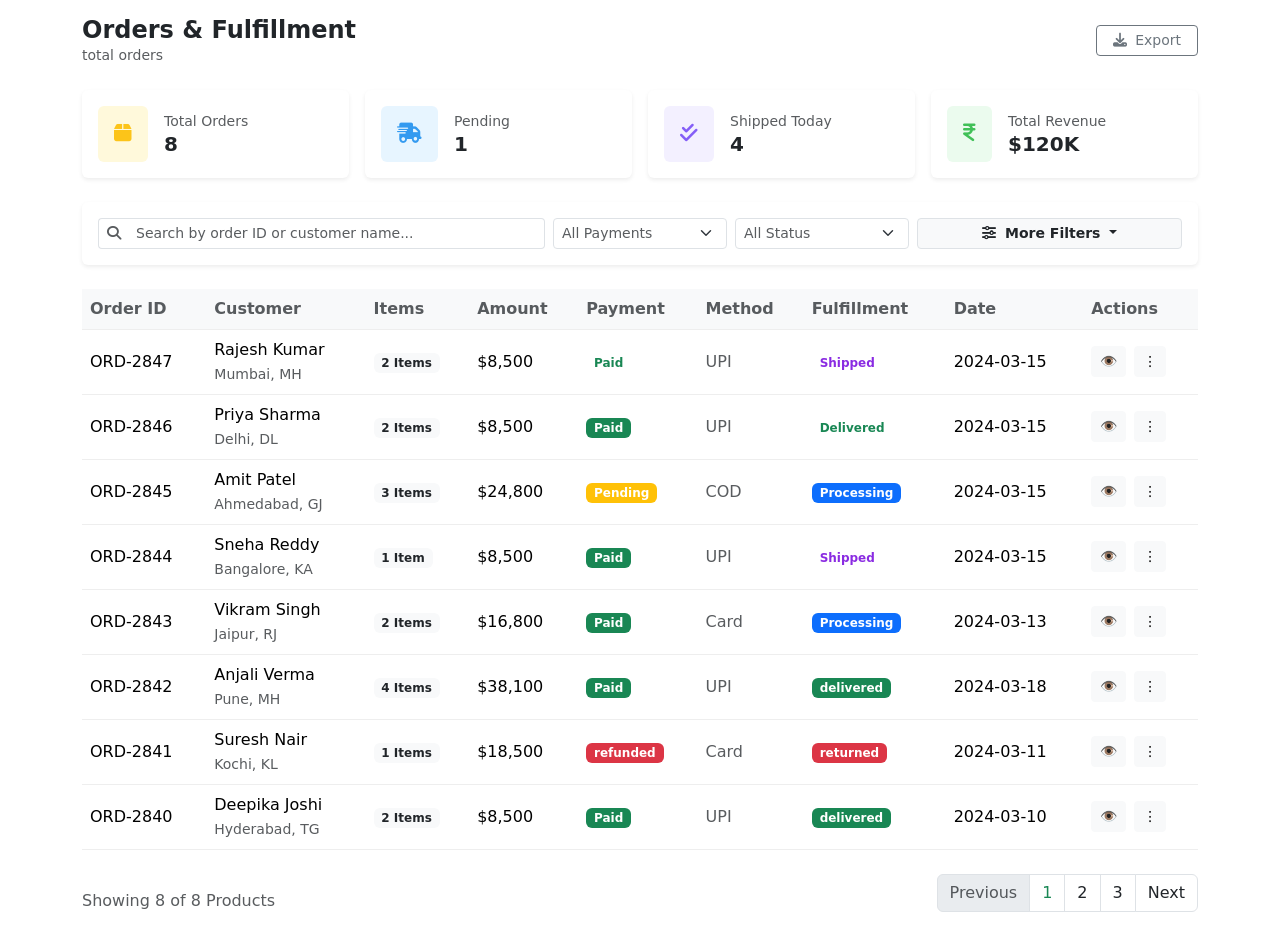
==== order.html @ 861f644e "initial commit" ====
<!doctype html>
<html lang="en">
  <head>
    <meta charset="UTF-8" />
    <link rel="stylesheet" href="CSS/style.css" />
    <link rel="stylesheet" href="CSS/all.min.css" />
    <link rel="stylesheet" href="CSS/normalize.css" />
    <link rel="preconnect" href="https://fonts.gstatic.com" />
    <link
      rel="stylesheet"
      href="CSS/https://cdnjs.cloudflare.com/ajax/libs/font-awesome/6.5.0/css/all.min.css"
    />
    <link
      href="https://fonts.googleapis.com/css2?family=Open+Sans:wght@400;700&#038;display=swap"
      rel="stylesheet"
    />
    <link rel="stylesheet" href="CSS/bootstrap.min.css" />
    <link rel="stylesheet" href="CSS/bootstrap.min.css.map" />
    <meta name="viewport" content="width=device-width, initial-scale=1.0" />
    <title>Product</title>
  </head>
  <body>
    <div class="container mt-3">
      <!-- Row 1: Header -->
      <div class="row align-items-center mb-4">
        <div class="col">
          <h4 class="fw-bold mb-0">Orders & Fulfillment</h4>
          <p class="text-muted small mb-0">total orders</p>
        </div>
        <div class="col-auto">
          <button class="btn btn-outline-secondary btn-sm px-3">
            <i class="fa-solid fa-download me-1"></i> Export
          </button>
        </div>
      </div>

      <!-- Row 2: Statistics Cards -->
      <div class="row g-3 mb-4">
        <!-- Total Orders -->
        <div class="col-md-3">
          <div
            class="card border-0 shadow-sm p-3 d-flex flex-row align-items-center gap-3"
          >
            <div
              class="p-3 rounded"
              style="background-color: #fff9db; color: #fcc419"
            >
              <i class="fa-solid fa-box fa-lg"></i>
            </div>
            <div>
              <p class="text-muted small mb-0">Total Orders</p>
              <h5 class="fw-bold mb-0">8</h5>
            </div>
          </div>
        </div>
        <!-- Pending -->
        <div class="col-md-3">
          <div
            class="card border-0 shadow-sm p-3 d-flex flex-row align-items-center gap-3"
          >
            <div
              class="p-3 rounded"
              style="background-color: #e7f5ff; color: #339af0"
            >
              <i class="fa-solid fa-truck-fast fa-lg"></i>
            </div>
            <div>
              <p class="text-muted small mb-0">Pending</p>
              <h5 class="fw-bold mb-0">1</h5>
            </div>
          </div>
        </div>
        <!-- Shipped Today -->
        <div class="col-md-3">
          <div
            class="card border-0 shadow-sm p-3 d-flex flex-row align-items-center gap-3"
          >
            <div
              class="p-3 rounded"
              style="background-color: #f3f0ff; color: #845ef7"
            >
              <i class="fa-solid fa-check-double fa-lg"></i>
            </div>
            <div>
              <p class="text-muted small mb-0">Shipped Today</p>
              <h5 class="fw-bold mb-0">4</h5>
            </div>
          </div>
        </div>
        <!-- Total Revenue -->
        <div class="col-md-3">
          <div
            class="card border-0 shadow-sm p-3 d-flex flex-row align-items-center gap-3"
          >
            <div
              class="p-3 rounded"
              style="background-color: #ebfbee; color: #40c057"
            >
              <i class="fa-solid fa-indian-rupee-sign fa-lg"></i>
            </div>
            <div>
              <p class="text-muted small mb-0">Total Revenue</p>
              <h5 class="fw-bold mb-0">$120K</h5>
            </div>
          </div>
        </div>
      </div>
      <!-- Row 3: Search & Filters Bar -->
      <div class="card border-0 shadow-sm p-3 mb-4">
        <div class="row g-2 align-items-center">
          <div class="col-md-5">
            <div class="input-group input-group-sm">
              <span class="input-group-text bg-white border-end-0 text-muted">
                <i class="fa-solid fa-magnifying-glass"></i>
              </span>
              <input
                type="text"
                id="searchInput"
                class="form-control border-start-0"
                placeholder="Search by order ID or customer name..."
              />
            </div>
          </div>
          <div class="col-md-2">
            <select class="form-select form-select-sm text-muted">
              <option selected>All Payments</option>
              <option>Paid</option>
              <option>Pending</option>
              <option>Refunded</option>
            </select>
          </div>
          <div class="col-md-2">
            <select class="form-select form-select-sm text-muted">
              <option selected>All Status</option>
              <option>Shipped</option>
              <option>Delivered</option>
              <option>Returned</option>
              <option>Processing</option>
            </select>
          </div>
          <div class="col-md-3">
            <div class="dropdown">
              <button
                class="btn btn-sm btn-light border w-100 text-dark fw-semibold dropdown-toggle"
                type="button"
                id="orderFiltersDropdown"
                data-bs-toggle="dropdown"
                data-bs-auto-close="outside"
              >
                <i class="fa-solid fa-sliders me-1"></i> More Filters
              </button>

              <div
                class="dropdown-menu p-3 shadow-lg border-0"
                style="min-width: 280px"
              >
                <div class="mb-3">
                  <label class="form-label small fw-bold">Payment Method</label>
                  <select class="form-select form-select-sm">
                    <option selected>All Methods</option>
                    <option>Cash on Delivery</option>
                    <option>Credit Card</option>
                    <option>InstaPay</option>
                  </select>
                </div>

                <div class="mb-3">
                  <label class="form-label small fw-bold"
                    >Order Value (EGP)</label
                  >
                  <div class="d-flex gap-2">
                    <input
                      type="number"
                      class="form-control form-control-sm"
                      placeholder="Min"
                    />
                    <input
                      type="number"
                      class="form-control form-control-sm"
                      placeholder="Max"
                    />
                  </div>
                </div>

                <button
                  class="btn btn-sm btn-primary w-100 fw-bold"
                  type="button"
                >
                  Apply Filters
                </button>
                <button
                  class="btn btn-sm btn-link w-100 text-decoration-none text-muted small mt-1"
                  type="reset"
                >
                  Reset All
                </button>
              </div>
            </div>
          </div>
        </div>
      </div>
    </div>

    <!-- table  -->

    <div class="container mt-4">
      <table class="table align-middle">
        <thead class="table-light">
          <tr>
            <th class="text-muted">Order ID</th>
            <th class="text-muted">Customer</th>
            <th class="text-muted">Items</th>
            <th class="text-muted">Amount</th>
            <th class="text-muted">Payment</th>
            <th class="text-muted">Method</th>
            <th class="text-muted">Fulfillment</th>
            <th class="text-muted">Date</th>
            <th class="text-muted">Actions</th>
          </tr>
        </thead>

        <tbody>
          <tr>
            <td>ORD-2847</td>

            <td>
              <div>
                <div>Rajesh Kumar</div>
                <small class="text-muted">Mumbai, MH</small>
              </div>
            </td>

            <td><span class="badge text-dark bg-light">2 Items</span></td>

            <td>$8,500</td>

            <td><span class="badge text-success">Paid</span></td>

            <td class="text-muted">UPI</td>

            <td><span class="badge shipped">Shipped</span></td>

            <td>2024-03-15</td>

            <td>
              <div class="d-flex align-items-center gap-2">
                <button class="btn btn-sm btn-light">👁</button>
                <button class="btn btn-sm btn-light">⋮</button>
              </div>
            </td>
          </tr>

          <tr>
            <td>ORD-2846</td>

            <td>
              <div>
                <div>Priya Sharma</div>
                <small class="text-muted">Delhi, DL</small>
              </div>
            </td>

            <td><span class="badge text-dark bg-light">2 Items</span></td>

            <td>$8,500</td>

            <td><span class="badge bg-success">Paid</span></td>

            <td class="text-muted">UPI</td>

            <td><span class="badge text-success">Delivered</span></td>

            <td>2024-03-15</td>

            <td>
              <div class="d-flex align-items-center gap-2">
                <button class="btn btn-sm btn-light">👁</button>
                <button class="btn btn-sm btn-light">⋮</button>
              </div>
            </td>
          </tr>

          <tr>
            <td>ORD-2845</td>

            <td>
              <div>
                <div>Amit Patel</div>
                <small class="text-muted">Ahmedabad, GJ</small>
              </div>
            </td>

            <td><span class="badge text-dark bg-light">3 Items</span></td>

            <td>$24,800</td>

            <td><span class="badge bg-warning">Pending</span></td>

            <td class="text-muted">COD</td>

            <td><span class="badge bg-primary">Processing</span></td>

            <td>2024-03-15</td>

            <td>
              <div class="d-flex align-items-center gap-2">
                <button class="btn btn-sm btn-light">👁</button>
                <button class="btn btn-sm btn-light">⋮</button>
              </div>
            </td>
          </tr>

          <tr>
            <td>ORD-2844</td>

            <td>
              <div>
                <div>Sneha Reddy</div>
                <small class="text-muted">Bangalore, KA</small>
              </div>
            </td>

            <td><span class="badge text-dark bg-light">1 Item</span></td>

            <td>$8,500</td>

            <td><span class="badge bg-success">Paid</span></td>

            <td class="text-muted">UPI</td>

            <td><span class="badge shipped">Shipped</span></td>

            <td>2024-03-15</td>

            <td>
              <div class="d-flex align-items-center gap-2">
                <button class="btn btn-sm btn-light">👁</button>
                <button class="btn btn-sm btn-light">⋮</button>
              </div>
            </td>
          </tr>

          <tr>
            <td>ORD-2843</td>

            <td>
              <div>
                <div>Vikram Singh</div>
                <small class="text-muted">Jaipur, RJ</small>
              </div>
            </td>

            <td><span class="badge text-dark bg-light">2 Items</span></td>

            <td>$16,800</td>

            <td><span class="badge bg-success">Paid</span></td>

            <td class="text-muted">Card</td>

            <td><span class="badge bg-primary">Processing</span></td>

            <td>2024-03-13</td>

            <td>
              <div class="d-flex align-items-center gap-2">
                <button class="btn btn-sm btn-light">👁</button>
                <button class="btn btn-sm btn-light">⋮</button>
              </div>
            </td>
          </tr>

          <tr>
            <td>ORD-2842</td>

            <td>
              <div>
                <div>Anjali Verma</div>
                <small class="text-muted">Pune, MH</small>
              </div>
            </td>

            <td><span class="badge text-dark bg-light">4 Items</span></td>

            <td>$38,100</td>

            <td><span class="badge bg-success">Paid</span></td>

            <td class="text-muted">UPI</td>

            <td><span class="badge bg-success">delivered</span></td>

            <td>2024-03-18</td>

            <td>
              <div class="d-flex align-items-center gap-2">
                <button class="btn btn-sm btn-light">👁</button>
                <button class="btn btn-sm btn-light">⋮</button>
              </div>
            </td>
          </tr>

          <tr>
            <td>ORD-2841</td>

            <td>
              <div>
                <div>Suresh Nair</div>
                <small class="text-muted">Kochi, KL</small>
              </div>
            </td>

            <td><span class="badge text-dark bg-light">1 Items</span></td>

            <td>$18,500</td>

            <td><span class="badge bg-danger">refunded</span></td>

            <td class="text-muted">Card</td>

            <td><span class="badge bg-danger">returned</span></td>

            <td>2024-03-11</td>

            <td>
              <div class="d-flex align-items-center gap-2">
                <button class="btn btn-sm btn-light">👁</button>
                <button class="btn btn-sm btn-light">⋮</button>
              </div>
            </td>
          </tr>

          <tr>
            <td>ORD-2840</td>

            <td>
              <div>
                <div>Deepika Joshi</div>
                <small class="text-muted">Hyderabad, TG</small>
              </div>
            </td>

            <td><span class="badge text-dark bg-light">2 Items</span></td>

            <td>$8,500</td>

            <td><span class="badge bg-success">Paid</span></td>

            <td class="text-muted">UPI</td>

            <td><span class="badge bg-success">delivered</span></td>

            <td>2024-03-10</td>

            <td>
              <div class="d-flex align-items-center gap-2">
                <button class="btn btn-sm btn-light">👁</button>
                <button class="btn btn-sm btn-light">⋮</button>
              </div>
            </td>
          </tr>
        </tbody>
      </table>

      <div class="d-flex justify-content-between align-items-center mt-4 mb-3">
        <div class="text-muted" id="showInfo"></div>

        <nav aria-label="Page navigation example">
          <ul class="pagination justify-content-end">
            <li class="page-item disabled">
              <a class="page-link">Previous</a>
            </li>
            <li class="page-item">
              <a class="page-link text-success" href="#">1</a>
            </li>
            <li class="page-item">
              <a class="page-link text-dark num" href="#">2</a>
            </li>
            <li class="page-item">
              <a class="page-link text-dark num" href="#">3</a>
            </li>
            <li class="page-item">
              <a class="page-link text-dark next" href="#">Next</a>
            </li>
          </ul>
        </nav>
      </div>
    </div>

    <script src="script.js"></script>
  </body>
</html>
---- CSS/style.css ----
table td {
  vertical-align: middle;
}

.badge {
  font-weight: 500;
  padding: 6px 10px;
  border-radius: 8px;
}

table tr {
  border-bottom: 1px solid #eee;
}

ul li .next:hover{
  background-color: aqua;
}
ul li .num:hover{
  background-color: aqua;
}

.container tr td .shipped{
  color: blueviolet;
}
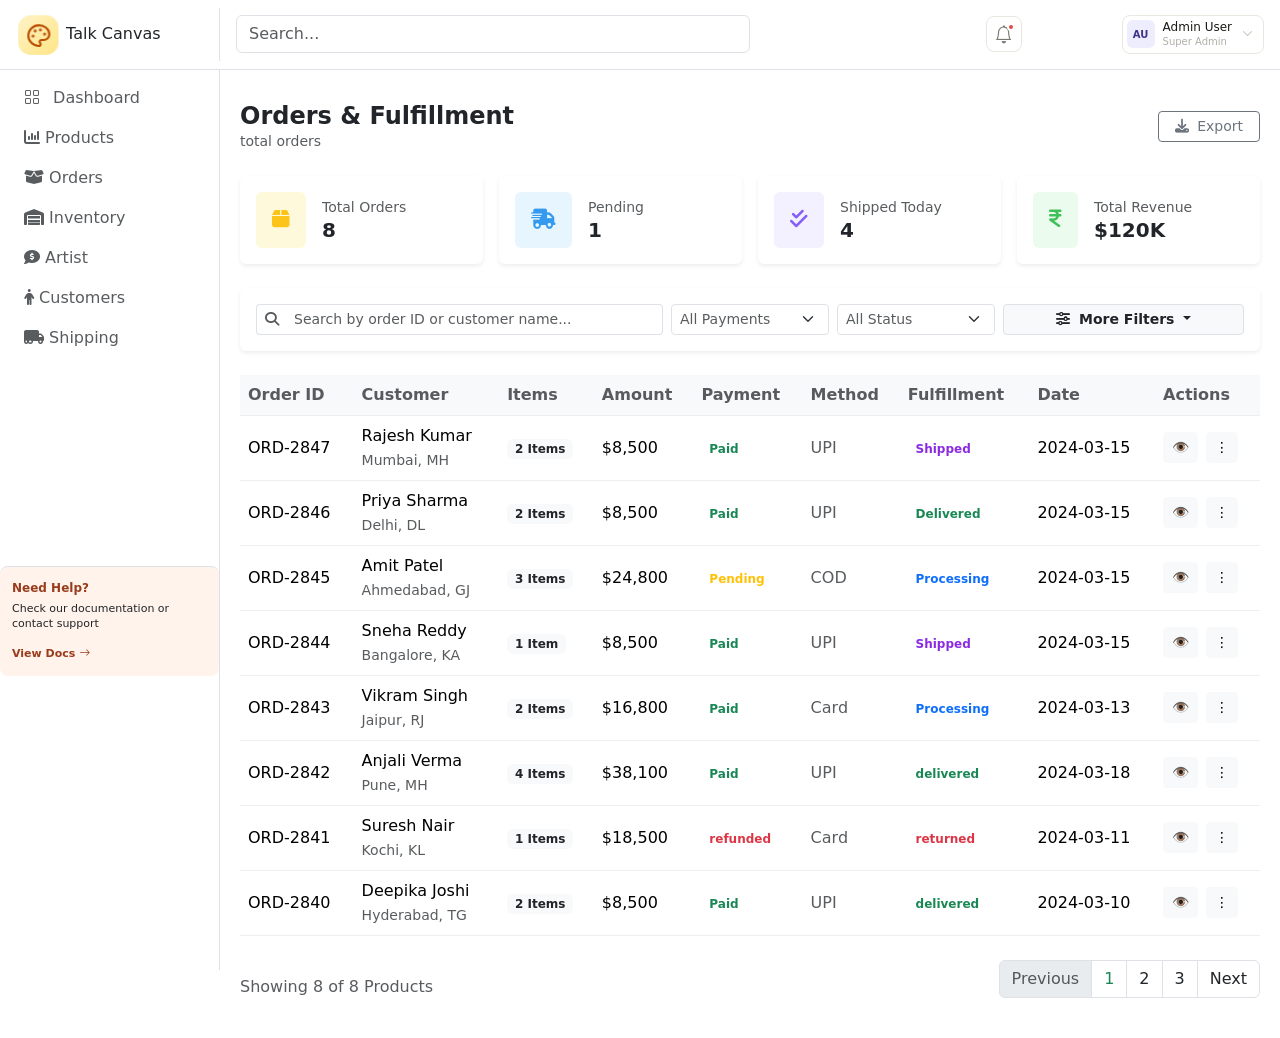
==== commit e4791d9f: "Merge pull request #2 from omarmonir/Islam Products&Orders" ====
--- a/order.html
+++ b/order.html
@@ -14,478 +14,588 @@
       href="https://fonts.googleapis.com/css2?family=Open+Sans:wght@400;700&#038;display=swap"
       rel="stylesheet"
     />
+    <link
+      href="https://cdn.jsdelivr.net/npm/bootstrap@5.3.3/dist/css/bootstrap.min.css"
+      rel="stylesheet"
+    />
+    <link
+      href="https://cdn.jsdelivr.net/npm/bootstrap-icons@1.11.3/font/bootstrap-icons.min.css"
+      rel="stylesheet"
+    />
     <link rel="stylesheet" href="CSS/bootstrap.min.css" />
     <link rel="stylesheet" href="CSS/bootstrap.min.css.map" />
     <meta name="viewport" content="width=device-width, initial-scale=1.0" />
     <title>Product</title>
   </head>
-  <body>
-    <div class="container mt-3">
-      <!-- Row 1: Header -->
-      <div class="row align-items-center mb-4">
-        <div class="col">
-          <h4 class="fw-bold mb-0">Orders & Fulfillment</h4>
-          <p class="text-muted small mb-0">total orders</p>
-        </div>
-        <div class="col-auto">
-          <button class="btn btn-outline-secondary btn-sm px-3">
-            <i class="fa-solid fa-download me-1"></i> Export
-          </button>
+  <body >
+
+    <!-- Navbar -->
+    <nav
+      class="navbar bg-white border-bottom px-0 sticky-top"
+      style="height: 70px"
+    >
+      <!-- Brand slot — same width as sidebar -->
+      <div
+        class="border-end h-100 d-flex align-items-center px-3"
+        style="width: 220px"
+      >
+        <div class="">
+          <img src="Screenshot (80)(1).png" alt="" />
+          Talk Canvas
         </div>
       </div>
 
-      <!-- Row 2: Statistics Cards -->
-      <div class="row g-3 mb-4">
-        <!-- Total Orders -->
-        <div class="col-md-3">
-          <div
-            class="card border-0 shadow-sm p-3 d-flex flex-row align-items-center gap-3"
-          >
-            <div
-              class="p-3 rounded"
-              style="background-color: #fff9db; color: #fcc419"
-            >
-              <i class="fa-solid fa-box fa-lg"></i>
-            </div>
+      <!-- Rest of navbar -->
+      <div
+        class="d-flex align-items-center justify-content-between flex-grow-1 px-3"
+      >
+        <input
+          type="text"
+          class="form-control"
+          style="width: 50%"
+          placeholder="Search..."
+        />
+        <div class="nav-right">
+          <div class="icon-btn" title="Notifications">
+            <i class="bi bi-bell"></i>
+            <span class="notif-badge"></span>
+          </div>
+
+          <div class="user-chip" id="userChip">
+            <div class="user-avatar">AU</div>
             <div>
-              <p class="text-muted small mb-0">Total Orders</p>
-              <h5 class="fw-bold mb-0">8</h5>
-            </div>
-          </div>
-        </div>
-        <!-- Pending -->
-        <div class="col-md-3">
-          <div
-            class="card border-0 shadow-sm p-3 d-flex flex-row align-items-center gap-3"
-          >
-            <div
-              class="p-3 rounded"
-              style="background-color: #e7f5ff; color: #339af0"
-            >
-              <i class="fa-solid fa-truck-fast fa-lg"></i>
-            </div>
-            <div>
-              <p class="text-muted small mb-0">Pending</p>
-              <h5 class="fw-bold mb-0">1</h5>
-            </div>
-          </div>
-        </div>
-        <!-- Shipped Today -->
-        <div class="col-md-3">
-          <div
-            class="card border-0 shadow-sm p-3 d-flex flex-row align-items-center gap-3"
-          >
-            <div
-              class="p-3 rounded"
-              style="background-color: #f3f0ff; color: #845ef7"
-            >
-              <i class="fa-solid fa-check-double fa-lg"></i>
-            </div>
-            <div>
-              <p class="text-muted small mb-0">Shipped Today</p>
-              <h5 class="fw-bold mb-0">4</h5>
-            </div>
-          </div>
-        </div>
-        <!-- Total Revenue -->
-        <div class="col-md-3">
-          <div
-            class="card border-0 shadow-sm p-3 d-flex flex-row align-items-center gap-3"
-          >
-            <div
-              class="p-3 rounded"
-              style="background-color: #ebfbee; color: #40c057"
-            >
-              <i class="fa-solid fa-indian-rupee-sign fa-lg"></i>
-            </div>
-            <div>
-              <p class="text-muted small mb-0">Total Revenue</p>
-              <h5 class="fw-bold mb-0">$120K</h5>
-            </div>
+              <div class="uname">Admin User</div>
+              <div class="urole">Super Admin</div>
+            </div>
+            <i class="bi bi-chevron-down"></i>
           </div>
         </div>
       </div>
-      <!-- Row 3: Search & Filters Bar -->
-      <div class="card border-0 shadow-sm p-3 mb-4">
-        <div class="row g-2 align-items-center">
-          <div class="col-md-5">
-            <div class="input-group input-group-sm">
-              <span class="input-group-text bg-white border-end-0 text-muted">
-                <i class="fa-solid fa-magnifying-glass"></i>
-              </span>
-              <input
-                type="text"
-                id="searchInput"
-                class="form-control border-start-0"
-                placeholder="Search by order ID or customer name..."
-              />
+    </nav>
+
+    <div class="d-flex">
+
+      <!-- Sidebar -->
+      <div
+        class="bg-white border-end"
+        style="
+          width: 220px;
+          height: 100vh;
+          position: fixed;
+          top: 70px;
+          overflow-y: auto;
+        "
+      >
+        <nav class="nav flex-column p-2" id="sidev">
+          <a href="#" class="nav-link text-muted"  >
+            <i class="bi bi-grid me-2"></i> Dashboard
+          </a>
+          <a href="index.html" class="nav-link text-muted"  >
+            <i class="fa-solid fa-chart-column"></i> Products
+          </a>
+          <a href="order.html" class="nav-link text-muted" >
+            <i class="fa-solid fa-box-open"></i> Orders
+          </a>
+          <a href="#" class="nav-link text-muted"  >
+            <i class="fa-solid fa-warehouse"></i> Inventory
+          </a>
+          <a href="#" class="nav-link text-muted"  >
+            <i class="fa-solid fa-comment-dollar"></i> Artist
+          </a>
+          <a href="#" class="nav-link text-muted"  >
+            <i class="fa-solid fa-person"></i> Customers
+          </a>
+          <a href="#" class="nav-link text-muted"  >
+            <i class="fa-solid fa-truck-moving"></i> Shipping
+          </a>
+        </nav>
+
+        <div class="help-card border-top">
+          <div class="h-title">Need Help?</div>
+          <div class="h-text">Check our documentation or contact support</div>
+          <a href="#">View Docs <i class="bi bi-arrow-right"></i></a>
+        </div>
+      </div>
+
+      <!-- content -->
+      <div class="flex-grow-1 p-2" style="margin-left: 220px; margin-top: 0px">
+        <div class="container mt-4">
+          <!-- Row 1: Header -->
+          <div class="row align-items-center mb-4">
+            <div class="col">
+              <h4 class="fw-bold mb-0">Orders & Fulfillment</h4>
+              <p class="text-muted small mb-0">total orders</p>
+            </div>
+            <div class="col-auto">
+              <button class="btn btn-outline-secondary btn-sm px-3">
+                <i class="fa-solid fa-download me-1"></i> Export
+              </button>
             </div>
           </div>
-          <div class="col-md-2">
-            <select class="form-select form-select-sm text-muted">
-              <option selected>All Payments</option>
-              <option>Paid</option>
-              <option>Pending</option>
-              <option>Refunded</option>
-            </select>
+
+          <!-- Row 2: Statistics Cards -->
+          <div class="row g-3 mb-4">
+            <!-- Total Orders -->
+            <div class="col-md-3">
+              <div
+                class="card border-0 shadow-sm p-3 d-flex flex-row align-items-center gap-3"
+              >
+                <div
+                  class="p-3 rounded"
+                  style="background-color: #fff9db; color: #fcc419"
+                >
+                  <i class="fa-solid fa-box fa-lg"></i>
+                </div>
+                <div>
+                  <p class="text-muted small mb-0">Total Orders</p>
+                  <h5 class="fw-bold mb-0">8</h5>
+                </div>
+              </div>
+            </div>
+            <!-- Pending -->
+            <div class="col-md-3">
+              <div
+                class="card border-0 shadow-sm p-3 d-flex flex-row align-items-center gap-3"
+              >
+                <div
+                  class="p-3 rounded"
+                  style="background-color: #e7f5ff; color: #339af0"
+                >
+                  <i class="fa-solid fa-truck-fast fa-lg"></i>
+                </div>
+                <div>
+                  <p class="text-muted small mb-0">Pending</p>
+                  <h5 class="fw-bold mb-0">1</h5>
+                </div>
+              </div>
+            </div>
+            <!-- Shipped Today -->
+            <div class="col-md-3">
+              <div
+                class="card border-0 shadow-sm p-3 d-flex flex-row align-items-center gap-3"
+              >
+                <div
+                  class="p-3 rounded"
+                  style="background-color: #f3f0ff; color: #845ef7"
+                >
+                  <i class="fa-solid fa-check-double fa-lg"></i>
+                </div>
+                <div>
+                  <p class="text-muted small mb-0">Shipped Today</p>
+                  <h5 class="fw-bold mb-0">4</h5>
+                </div>
+              </div>
+            </div>
+            <!-- Total Revenue -->
+            <div class="col-md-3">
+              <div
+                class="card border-0 shadow-sm p-3 d-flex flex-row align-items-center gap-3"
+              >
+                <div
+                  class="p-3 rounded"
+                  style="background-color: #ebfbee; color: #40c057"
+                >
+                  <i class="fa-solid fa-indian-rupee-sign fa-lg"></i>
+                </div>
+                <div>
+                  <p class="text-muted small mb-0">Total Revenue</p>
+                  <h5 class="fw-bold mb-0">$120K</h5>
+                </div>
+              </div>
+            </div>
           </div>
-          <div class="col-md-2">
-            <select class="form-select form-select-sm text-muted">
-              <option selected>All Status</option>
-              <option>Shipped</option>
-              <option>Delivered</option>
-              <option>Returned</option>
-              <option>Processing</option>
-            </select>
+          <!-- Row 3: Search & Filters Bar -->
+          <div class="card border-0 shadow-sm p-3 mb-4">
+            <div class="row g-2 align-items-center">
+              <div class="col-md-5">
+                <div class="input-group input-group-sm">
+                  <span
+                    class="input-group-text bg-white border-end-0 text-muted"
+                  >
+                    <i class="fa-solid fa-magnifying-glass"></i>
+                  </span>
+                  <input
+                    type="text"
+                    id="searchInput"
+                    class="form-control border-start-0"
+                    placeholder="Search by order ID or customer name..."
+                  />
+                </div>
+              </div>
+              <div class="col-md-2">
+                <select class="form-select form-select-sm text-muted">
+                  <option selected>All Payments</option>
+                  <option>Paid</option>
+                  <option>Pending</option>
+                  <option>Refunded</option>
+                </select>
+              </div>
+              <div class="col-md-2">
+                <select class="form-select form-select-sm text-muted">
+                  <option selected>All Status</option>
+                  <option>Shipped</option>
+                  <option>Delivered</option>
+                  <option>Returned</option>
+                  <option>Processing</option>
+                </select>
+              </div>
+              <div class="col-md-3">
+                <div class="dropdown">
+                  <button
+                    class="btn btn-sm btn-light border w-100 text-dark fw-semibold dropdown-toggle"
+                    type="button"
+                    id="orderFiltersDropdown"
+                    data-bs-toggle="dropdown"
+                    data-bs-auto-close="outside"
+                  >
+                    <i class="fa-solid fa-sliders me-1"></i> More Filters
+                  </button>
+
+                  <div
+                    class="dropdown-menu p-3 shadow-lg border-0"
+                    style="min-width: 280px"
+                  >
+                    <div class="mb-3">
+                      <label class="form-label small fw-bold"
+                        >Payment Method</label
+                      >
+                      <select class="form-select form-select-sm">
+                        <option selected>All Methods</option>
+                        <option>Cash on Delivery</option>
+                        <option>Credit Card</option>
+                        <option>InstaPay</option>
+                      </select>
+                    </div>
+
+                    <div class="mb-3">
+                      <label class="form-label small fw-bold"
+                        >Order Value (EGP)</label
+                      >
+                      <div class="d-flex gap-2">
+                        <input
+                          type="number"
+                          class="form-control form-control-sm"
+                          placeholder="Min"
+                        />
+                        <input
+                          type="number"
+                          class="form-control form-control-sm"
+                          placeholder="Max"
+                        />
+                      </div>
+                    </div>
+
+                    <button
+                      class="btn btn-sm btn-primary w-100 fw-bold"
+                      type="button"
+                    >
+                      Apply Filters
+                    </button>
+                    <button
+                      class="btn btn-sm btn-link w-100 text-decoration-none text-muted small mt-1"
+                      type="reset"
+                    >
+                      Reset All
+                    </button>
+                  </div>
+                </div>
+              </div>
+            </div>
           </div>
-          <div class="col-md-3">
-            <div class="dropdown">
-              <button
-                class="btn btn-sm btn-light border w-100 text-dark fw-semibold dropdown-toggle"
-                type="button"
-                id="orderFiltersDropdown"
-                data-bs-toggle="dropdown"
-                data-bs-auto-close="outside"
-              >
-                <i class="fa-solid fa-sliders me-1"></i> More Filters
-              </button>
-
-              <div
-                class="dropdown-menu p-3 shadow-lg border-0"
-                style="min-width: 280px"
-              >
-                <div class="mb-3">
-                  <label class="form-label small fw-bold">Payment Method</label>
-                  <select class="form-select form-select-sm">
-                    <option selected>All Methods</option>
-                    <option>Cash on Delivery</option>
-                    <option>Credit Card</option>
-                    <option>InstaPay</option>
-                  </select>
-                </div>
-
-                <div class="mb-3">
-                  <label class="form-label small fw-bold"
-                    >Order Value (EGP)</label
-                  >
-                  <div class="d-flex gap-2">
-                    <input
-                      type="number"
-                      class="form-control form-control-sm"
-                      placeholder="Min"
-                    />
-                    <input
-                      type="number"
-                      class="form-control form-control-sm"
-                      placeholder="Max"
-                    />
-                  </div>
-                </div>
-
-                <button
-                  class="btn btn-sm btn-primary w-100 fw-bold"
-                  type="button"
-                >
-                  Apply Filters
-                </button>
-                <button
-                  class="btn btn-sm btn-link w-100 text-decoration-none text-muted small mt-1"
-                  type="reset"
-                >
-                  Reset All
-                </button>
-              </div>
-            </div>
+        </div>
+
+
+
+        <!-- table  -->
+
+        <div class="container mt-4">
+          <table class="table align-middle">
+            <thead class="table-light">
+              <tr>
+                <th class="text-muted">Order ID</th>
+                <th class="text-muted">Customer</th>
+                <th class="text-muted">Items</th>
+                <th class="text-muted">Amount</th>
+                <th class="text-muted">Payment</th>
+                <th class="text-muted">Method</th>
+                <th class="text-muted">Fulfillment</th>
+                <th class="text-muted">Date</th>
+                <th class="text-muted">Actions</th>
+              </tr>
+            </thead>
+
+            <tbody>
+              <tr>
+                <td>ORD-2847</td>
+
+                <td>
+                  <div>
+                    <div>Rajesh Kumar</div>
+                    <small class="text-muted">Mumbai, MH</small>
+                  </div>
+                </td>
+
+                <td><span class="badge text-dark bg-light">2 Items</span></td>
+
+                <td>$8,500</td>
+
+                <td><span class="badge text-success">Paid</span></td>
+
+                <td class="text-muted">UPI</td>
+
+                <td><span class="badge shipped">Shipped</span></td>
+
+                <td>2024-03-15</td>
+
+                <td>
+                  <div class="d-flex align-items-center gap-2">
+                    <button class="btn btn-sm btn-light">👁</button>
+                    <button class="btn btn-sm btn-light">⋮</button>
+                  </div>
+                </td>
+              </tr>
+
+              <tr>
+                <td>ORD-2846</td>
+
+                <td>
+                  <div>
+                    <div>Priya Sharma</div>
+                    <small class="text-muted">Delhi, DL</small>
+                  </div>
+                </td>
+
+                <td><span class="badge text-dark bg-light">2 Items</span></td>
+
+                <td>$8,500</td>
+
+                <td><span class="badge text-success">Paid</span></td>
+
+                <td class="text-muted">UPI</td>
+
+                <td><span class="badge text-success">Delivered</span></td>
+
+                <td>2024-03-15</td>
+
+                <td>
+                  <div class="d-flex align-items-center gap-2">
+                    <button class="btn btn-sm btn-light">👁</button>
+                    <button class="btn btn-sm btn-light">⋮</button>
+                  </div>
+                </td>
+              </tr>
+
+              <tr>
+                <td>ORD-2845</td>
+
+                <td>
+                  <div>
+                    <div>Amit Patel</div>
+                    <small class="text-muted">Ahmedabad, GJ</small>
+                  </div>
+                </td>
+
+                <td><span class="badge text-dark bg-light">3 Items</span></td>
+
+                <td>$24,800</td>
+
+                <td><span class="badge text-warning">Pending</span></td>
+
+                <td class="text-muted">COD</td>
+
+                <td><span class="badge text-primary">Processing</span></td>
+
+                <td>2024-03-15</td>
+
+                <td>
+                  <div class="d-flex align-items-center gap-2">
+                    <button class="btn btn-sm btn-light">👁</button>
+                    <button class="btn btn-sm btn-light">⋮</button>
+                  </div>
+                </td>
+              </tr>
+
+              <tr>
+                <td>ORD-2844</td>
+
+                <td>
+                  <div>
+                    <div>Sneha Reddy</div>
+                    <small class="text-muted">Bangalore, KA</small>
+                  </div>
+                </td>
+
+                <td><span class="badge text-dark bg-light">1 Item</span></td>
+
+                <td>$8,500</td>
+
+                <td><span class="badge text-success">Paid</span></td>
+
+                <td class="text-muted">UPI</td>
+
+                <td><span class="badge shipped">Shipped</span></td>
+
+                <td>2024-03-15</td>
+
+                <td>
+                  <div class="d-flex align-items-center gap-2">
+                    <button class="btn btn-sm btn-light">👁</button>
+                    <button class="btn btn-sm btn-light">⋮</button>
+                  </div>
+                </td>
+              </tr>
+
+              <tr>
+                <td>ORD-2843</td>
+
+                <td>
+                  <div>
+                    <div>Vikram Singh</div>
+                    <small class="text-muted">Jaipur, RJ</small>
+                  </div>
+                </td>
+
+                <td><span class="badge text-dark bg-light">2 Items</span></td>
+
+                <td>$16,800</td>
+
+                <td><span class="badge text-success">Paid</span></td>
+
+                <td class="text-muted">Card</td>
+
+                <td><span class="badge text-primary">Processing</span></td>
+
+                <td>2024-03-13</td>
+
+                <td>
+                  <div class="d-flex align-items-center gap-2">
+                    <button class="btn btn-sm btn-light">👁</button>
+                    <button class="btn btn-sm btn-light">⋮</button>
+                  </div>
+                </td>
+              </tr>
+
+              <tr>
+                <td>ORD-2842</td>
+
+                <td>
+                  <div>
+                    <div>Anjali Verma</div>
+                    <small class="text-muted">Pune, MH</small>
+                  </div>
+                </td>
+
+                <td><span class="badge text-dark bg-light">4 Items</span></td>
+
+                <td>$38,100</td>
+
+                <td><span class="badge text-success">Paid</span></td>
+
+                <td class="text-muted">UPI</td>
+
+                <td><span class="badge text-success">delivered</span></td>
+
+                <td>2024-03-18</td>
+
+                <td>
+                  <div class="d-flex align-items-center gap-2">
+                    <button class="btn btn-sm btn-light">👁</button>
+                    <button class="btn btn-sm btn-light">⋮</button>
+                  </div>
+                </td>
+              </tr>
+
+              <tr>
+                <td>ORD-2841</td>
+
+                <td>
+                  <div>
+                    <div>Suresh Nair</div>
+                    <small class="text-muted">Kochi, KL</small>
+                  </div>
+                </td>
+
+                <td><span class="badge text-dark bg-light">1 Items</span></td>
+
+                <td>$18,500</td>
+
+                <td><span class="badge text-danger">refunded</span></td>
+
+                <td class="text-muted">Card</td>
+
+                <td><span class="badge text-danger">returned</span></td>
+
+                <td>2024-03-11</td>
+
+                <td>
+                  <div class="d-flex align-items-center gap-2">
+                    <button class="btn btn-sm btn-light">👁</button>
+                    <button class="btn btn-sm btn-light">⋮</button>
+                  </div>
+                </td>
+              </tr>
+
+              <tr>
+                <td>ORD-2840</td>
+
+                <td>
+                  <div>
+                    <div>Deepika Joshi</div>
+                    <small class="text-muted">Hyderabad, TG</small>
+                  </div>
+                </td>
+
+                <td><span class="badge text-dark bg-light">2 Items</span></td>
+
+                <td>$8,500</td>
+
+                <td><span class="badge text-success">Paid</span></td>
+
+                <td class="text-muted">UPI</td>
+
+                <td><span class="badge text-success">delivered</span></td>
+
+                <td>2024-03-10</td>
+
+                <td>
+                  <div class="d-flex align-items-center gap-2">
+                    <button class="btn btn-sm btn-light">👁</button>
+                    <button class="btn btn-sm btn-light">⋮</button>
+                  </div>
+                </td>
+              </tr>
+            </tbody>
+          </table>
+
+          <div
+            class="d-flex justify-content-between align-items-center mt-4 mb-3"
+          >
+            <div class="text-muted" id="showInfo"></div>
+
+            <nav aria-label="Page navigation example">
+              <ul class="pagination justify-content-end">
+                <li class="page-item disabled">
+                  <a class="page-link">Previous</a>
+                </li>
+                <li class="page-item">
+                  <a class="page-link text-success" href="#">1</a>
+                </li>
+                <li class="page-item">
+                  <a class="page-link text-dark num" href="#">2</a>
+                </li>
+                <li class="page-item">
+                  <a class="page-link text-dark num" href="#">3</a>
+                </li>
+                <li class="page-item">
+                  <a class="page-link text-dark next" href="#">Next</a>
+                </li>
+              </ul>
+            </nav>
           </div>
         </div>
       </div>
     </div>
-
-    <!-- table  -->
-
-    <div class="container mt-4">
-      <table class="table align-middle">
-        <thead class="table-light">
-          <tr>
-            <th class="text-muted">Order ID</th>
-            <th class="text-muted">Customer</th>
-            <th class="text-muted">Items</th>
-            <th class="text-muted">Amount</th>
-            <th class="text-muted">Payment</th>
-            <th class="text-muted">Method</th>
-            <th class="text-muted">Fulfillment</th>
-            <th class="text-muted">Date</th>
-            <th class="text-muted">Actions</th>
-          </tr>
-        </thead>
-
-        <tbody>
-          <tr>
-            <td>ORD-2847</td>
-
-            <td>
-              <div>
-                <div>Rajesh Kumar</div>
-                <small class="text-muted">Mumbai, MH</small>
-              </div>
-            </td>
-
-            <td><span class="badge text-dark bg-light">2 Items</span></td>
-
-            <td>$8,500</td>
-
-            <td><span class="badge text-success">Paid</span></td>
-
-            <td class="text-muted">UPI</td>
-
-            <td><span class="badge shipped">Shipped</span></td>
-
-            <td>2024-03-15</td>
-
-            <td>
-              <div class="d-flex align-items-center gap-2">
-                <button class="btn btn-sm btn-light">👁</button>
-                <button class="btn btn-sm btn-light">⋮</button>
-              </div>
-            </td>
-          </tr>
-
-          <tr>
-            <td>ORD-2846</td>
-
-            <td>
-              <div>
-                <div>Priya Sharma</div>
-                <small class="text-muted">Delhi, DL</small>
-              </div>
-            </td>
-
-            <td><span class="badge text-dark bg-light">2 Items</span></td>
-
-            <td>$8,500</td>
-
-            <td><span class="badge bg-success">Paid</span></td>
-
-            <td class="text-muted">UPI</td>
-
-            <td><span class="badge text-success">Delivered</span></td>
-
-            <td>2024-03-15</td>
-
-            <td>
-              <div class="d-flex align-items-center gap-2">
-                <button class="btn btn-sm btn-light">👁</button>
-                <button class="btn btn-sm btn-light">⋮</button>
-              </div>
-            </td>
-          </tr>
-
-          <tr>
-            <td>ORD-2845</td>
-
-            <td>
-              <div>
-                <div>Amit Patel</div>
-                <small class="text-muted">Ahmedabad, GJ</small>
-              </div>
-            </td>
-
-            <td><span class="badge text-dark bg-light">3 Items</span></td>
-
-            <td>$24,800</td>
-
-            <td><span class="badge bg-warning">Pending</span></td>
-
-            <td class="text-muted">COD</td>
-
-            <td><span class="badge bg-primary">Processing</span></td>
-
-            <td>2024-03-15</td>
-
-            <td>
-              <div class="d-flex align-items-center gap-2">
-                <button class="btn btn-sm btn-light">👁</button>
-                <button class="btn btn-sm btn-light">⋮</button>
-              </div>
-            </td>
-          </tr>
-
-          <tr>
-            <td>ORD-2844</td>
-
-            <td>
-              <div>
-                <div>Sneha Reddy</div>
-                <small class="text-muted">Bangalore, KA</small>
-              </div>
-            </td>
-
-            <td><span class="badge text-dark bg-light">1 Item</span></td>
-
-            <td>$8,500</td>
-
-            <td><span class="badge bg-success">Paid</span></td>
-
-            <td class="text-muted">UPI</td>
-
-            <td><span class="badge shipped">Shipped</span></td>
-
-            <td>2024-03-15</td>
-
-            <td>
-              <div class="d-flex align-items-center gap-2">
-                <button class="btn btn-sm btn-light">👁</button>
-                <button class="btn btn-sm btn-light">⋮</button>
-              </div>
-            </td>
-          </tr>
-
-          <tr>
-            <td>ORD-2843</td>
-
-            <td>
-              <div>
-                <div>Vikram Singh</div>
-                <small class="text-muted">Jaipur, RJ</small>
-              </div>
-            </td>
-
-            <td><span class="badge text-dark bg-light">2 Items</span></td>
-
-            <td>$16,800</td>
-
-            <td><span class="badge bg-success">Paid</span></td>
-
-            <td class="text-muted">Card</td>
-
-            <td><span class="badge bg-primary">Processing</span></td>
-
-            <td>2024-03-13</td>
-
-            <td>
-              <div class="d-flex align-items-center gap-2">
-                <button class="btn btn-sm btn-light">👁</button>
-                <button class="btn btn-sm btn-light">⋮</button>
-              </div>
-            </td>
-          </tr>
-
-          <tr>
-            <td>ORD-2842</td>
-
-            <td>
-              <div>
-                <div>Anjali Verma</div>
-                <small class="text-muted">Pune, MH</small>
-              </div>
-            </td>
-
-            <td><span class="badge text-dark bg-light">4 Items</span></td>
-
-            <td>$38,100</td>
-
-            <td><span class="badge bg-success">Paid</span></td>
-
-            <td class="text-muted">UPI</td>
-
-            <td><span class="badge bg-success">delivered</span></td>
-
-            <td>2024-03-18</td>
-
-            <td>
-              <div class="d-flex align-items-center gap-2">
-                <button class="btn btn-sm btn-light">👁</button>
-                <button class="btn btn-sm btn-light">⋮</button>
-              </div>
-            </td>
-          </tr>
-
-          <tr>
-            <td>ORD-2841</td>
-
-            <td>
-              <div>
-                <div>Suresh Nair</div>
-                <small class="text-muted">Kochi, KL</small>
-              </div>
-            </td>
-
-            <td><span class="badge text-dark bg-light">1 Items</span></td>
-
-            <td>$18,500</td>
-
-            <td><span class="badge bg-danger">refunded</span></td>
-
-            <td class="text-muted">Card</td>
-
-            <td><span class="badge bg-danger">returned</span></td>
-
-            <td>2024-03-11</td>
-
-            <td>
-              <div class="d-flex align-items-center gap-2">
-                <button class="btn btn-sm btn-light">👁</button>
-                <button class="btn btn-sm btn-light">⋮</button>
-              </div>
-            </td>
-          </tr>
-
-          <tr>
-            <td>ORD-2840</td>
-
-            <td>
-              <div>
-                <div>Deepika Joshi</div>
-                <small class="text-muted">Hyderabad, TG</small>
-              </div>
-            </td>
-
-            <td><span class="badge text-dark bg-light">2 Items</span></td>
-
-            <td>$8,500</td>
-
-            <td><span class="badge bg-success">Paid</span></td>
-
-            <td class="text-muted">UPI</td>
-
-            <td><span class="badge bg-success">delivered</span></td>
-
-            <td>2024-03-10</td>
-
-            <td>
-              <div class="d-flex align-items-center gap-2">
-                <button class="btn btn-sm btn-light">👁</button>
-                <button class="btn btn-sm btn-light">⋮</button>
-              </div>
-            </td>
-          </tr>
-        </tbody>
-      </table>
-
-      <div class="d-flex justify-content-between align-items-center mt-4 mb-3">
-        <div class="text-muted" id="showInfo"></div>
-
-        <nav aria-label="Page navigation example">
-          <ul class="pagination justify-content-end">
-            <li class="page-item disabled">
-              <a class="page-link">Previous</a>
-            </li>
-            <li class="page-item">
-              <a class="page-link text-success" href="#">1</a>
-            </li>
-            <li class="page-item">
-              <a class="page-link text-dark num" href="#">2</a>
-            </li>
-            <li class="page-item">
-              <a class="page-link text-dark num" href="#">3</a>
-            </li>
-            <li class="page-item">
-              <a class="page-link text-dark next" href="#">Next</a>
-            </li>
-          </ul>
-        </nav>
-      </div>
-    </div>
+        <script src="https://cdn.jsdelivr.net/npm/bootstrap@5.3.3/dist/js/bootstrap.bundle.min.js"></script>
 
     <script src="script.js"></script>
   </body>
--- a/CSS/style.css
+++ b/CSS/style.css
@@ -1,3 +1,22 @@
+:root {
+  --accent: #e97b3c;
+  --accent-light: #fff3eb;
+  --accent-text: #993c1d;
+  --accent-mid: #d85a30;
+  --sidebar-w: 230px;
+  --navbar-h: 60px;
+  --font: "Plus Jakarta Sans", sans-serif;
+  --border: #e9e7e0;
+  --bg-page: #f6f4ef;
+  --bg-white: #ffffff;
+  --text-main: #1a1a18;
+  --text-muted: #7a7870;
+  --text-hint: #b0aea6;
+  --radius-sm: 6px;
+  --radius-md: 8px;
+  --radius-lg: 12px;
+}
+
 table td {
   vertical-align: middle;
 }
@@ -12,13 +31,175 @@
   border-bottom: 1px solid #eee;
 }
 
-ul li .next:hover{
+ul li .next:hover {
   background-color: aqua;
 }
-ul li .num:hover{
+ul li .num:hover {
   background-color: aqua;
 }
 
-.container tr td .shipped{
+.container tr td .shipped {
   color: blueviolet;
-}+}
+
+.nav-right {
+  display: flex;
+  align-items: center;
+  gap: 100px;
+}
+
+.notification {
+  position: relative;
+  cursor: pointer;
+}
+
+.notification .num {
+  position: absolute;
+  top: -10px;
+  right: -13px;
+  font-weight: bold;
+  background-color: red;
+  font-size: 10px;
+  padding: 3px 6px;
+}
+
+.avatar i {
+  background-color: #f39c12;
+}
+.user {
+  display: flex;
+  align-items: center;
+  gap: 10px;
+}
+.user:hover {
+  background-color: #f3f4f6;
+  cursor: pointer;
+}
+
+.help-card {
+  margin-top: 200px;
+  background: #fff3eb;
+  border-radius: 8px;
+  padding: 12px;
+}
+.help-card .h-title {
+  font-size: 12px;
+  font-weight: 600;
+  color: #993c1d;
+  margin-bottom: 4px;
+}
+.help-card .h-text {
+  font-size: 11px;
+  color: 8px;
+  line-height: 1.4;
+  margin-bottom: 8px;
+}
+.help-card a {
+  font-size: 11px;
+  font-weight: 600;
+  color: #993c1d;
+  text-decoration: none;
+  display: inline-flex;
+  align-items: center;
+  gap: 4px;
+}
+.help-card a:hover {
+  text-decoration: underline;
+}
+
+
+.tc-navbar .nav-right {
+  display: flex;
+  align-items: center;
+  gap: 10px;
+  margin-left: auto;
+}
+.icon-btn {
+  width: 36px;
+  height: 36px;
+  border-radius: var(--radius-md);
+  border: 1px solid var(--border);
+  background: var(--bg-white);
+  display: flex;
+  align-items: center;
+  justify-content: center;
+  color: var(--text-muted);
+  font-size: 18px;
+  cursor: pointer;
+  position: relative;
+  transition: background 0.15s;
+}
+.icon-btn:hover {
+  background: #f6f4ef;
+}
+.notif-badge {
+  position: absolute;
+  top: 6px;
+  right: 6px;
+  width: 8px;
+  height: 8px;
+  border-radius: 50%;
+  background: #e24b4a;
+  border: 2px solid var(--bg-white);
+}
+
+.user-chip {
+  display: flex;
+  align-items: center;
+  gap: 8px;
+  padding: 4px 10px 4px 4px;
+  border: 1px solid var(--border);
+  border-radius: var(--radius-md);
+  cursor: pointer;
+  background: var(--bg-white);
+  transition: background 0.15s;
+  user-select: none;
+}
+.user-chip:hover {
+  background: #f6f4ef;
+}
+.user-avatar {
+  width: 28px;
+  height: 28px;
+  border-radius: var(--radius-sm);
+  background: #eeedfe;
+  display: flex;
+  align-items: center;
+  justify-content: center;
+  font-size: 10px;
+  font-weight: 600;
+  color: #3c3489;
+}
+.user-chip .uname {
+  font-size: 12px;
+  font-weight: 500;
+  color: var(--text-main);
+  line-height: 1.2;
+}
+.user-chip .urole {
+  font-size: 10px;
+  color: var(--text-hint);
+}
+.user-chip .bi-chevron-down {
+  font-size: 11px;
+  color: var(--text-hint);
+  margin-left: 2px;
+}
+
+.main-content {
+  margin-left: 220px;
+  width: calc(100% - 220px);
+}
+
+
+#sidev .nav-link.active {
+        background: var(--accent-light);
+        color: var(--accent-text);
+        font-weight: 600;
+      }
+
+      #sidev .nav-link:hover{
+        background-color: var(--accent-light);
+        border-radius: 5px;
+        
+      }
